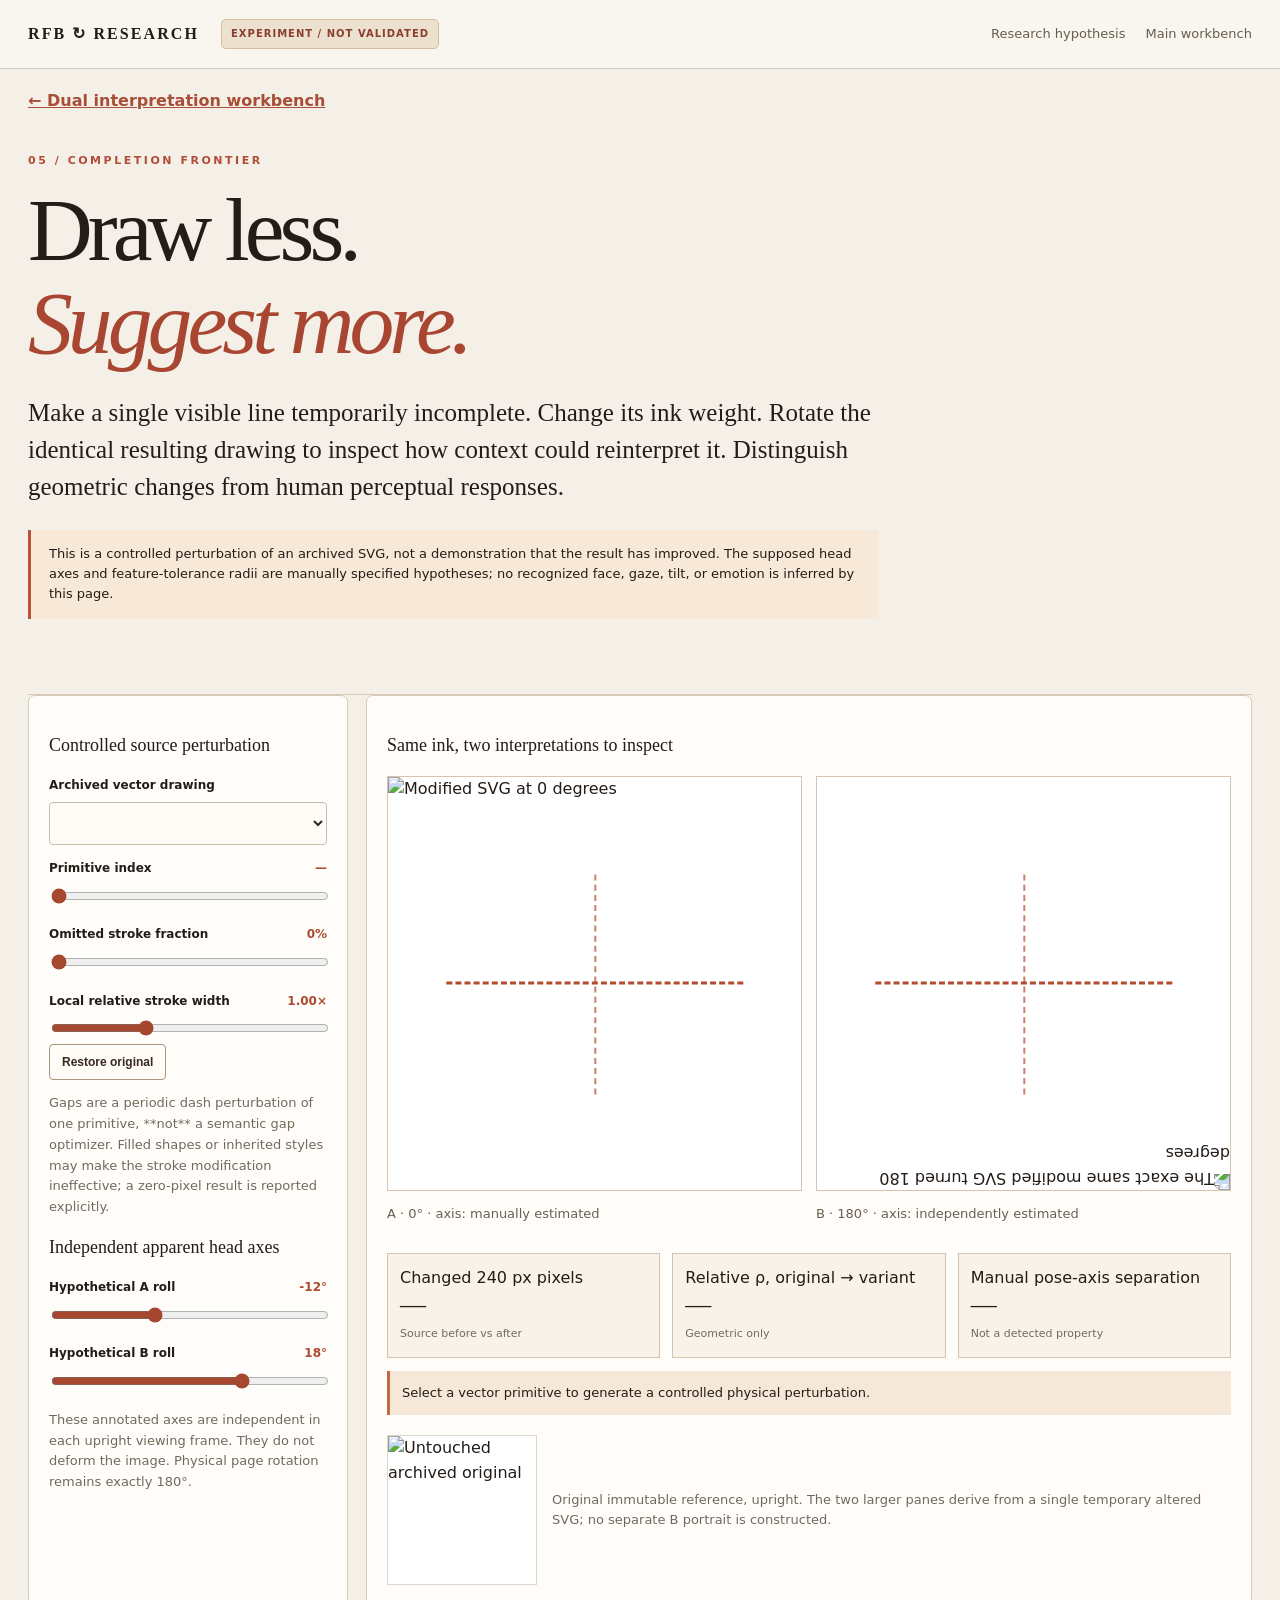
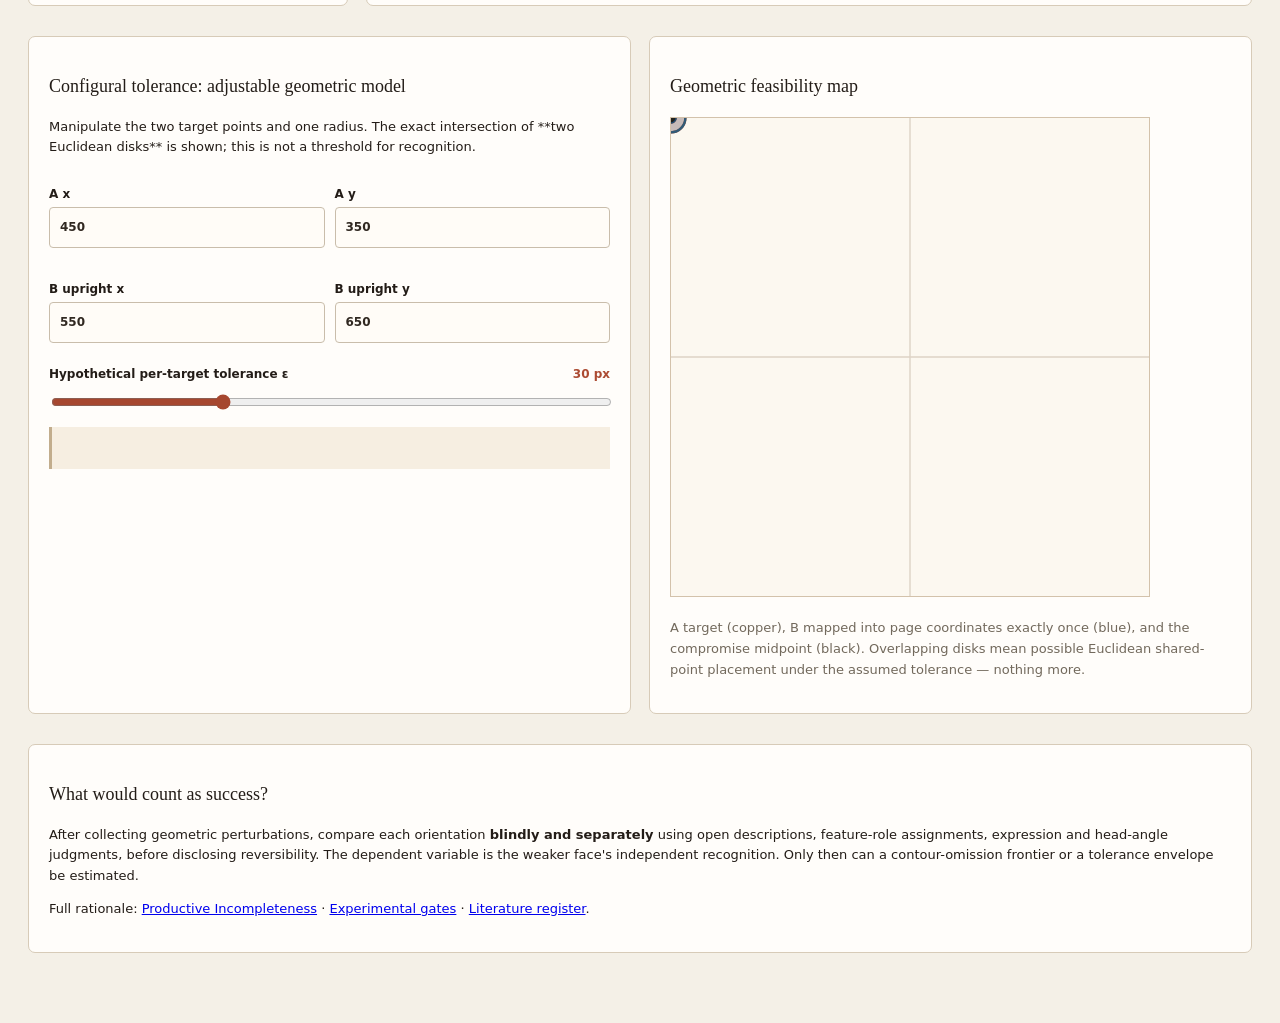
==== lab/completion.html @ e2982468 "feat(lab): introduce geometry-only gap, pose and tolerance research explorer" ====
<!doctype html>
<html lang="en">
<head>
<meta charset="utf-8"><meta name="viewport" content="width=device-width,initial-scale=1">
<title>Productive incompleteness · RFB Lab</title>
<link rel="stylesheet" href="style.css">
<style>
.studio-grid{display:grid;grid-template-columns:minmax(260px,320px) minmax(0,1fr);gap:18px}
.preview-grid{display:grid;grid-template-columns:1fr 1fr;gap:14px}
.canvas-frame{position:relative;border:1px solid #d4c4b1;background:#fff;aspect-ratio:1;overflow:hidden}
.canvas-frame img{display:block;width:100%;height:100%;object-fit:contain}
.canvas-frame.turn img{transform:rotate(180deg)}
.pose-axis{position:absolute;top:50%;left:50%;width:72%;border-top:3px dashed #b3492d;transform-origin:center;transform:translate(-50%,-50%);pointer-events:none}
.pose-axis:before{content:'';position:absolute;left:50%;top:-110px;height:220px;border-left:2px dashed #b3492d;opacity:.7}
.canvas-cap{font-size:12px;color:#6c5e51}
input[type=number]{margin-top:4px}
.breakdown{display:grid;grid-template-columns:repeat(3,1fr);gap:12px;margin-top:16px}
.breakdown > div{border:1px solid #d3c3b1;padding:12px;background:#f8f2e9}
.breakdown strong{font:26px Georgia,serif;display:block}
.compare-box{margin-top:20px;display:grid;grid-template-columns:150px 1fr;gap:15px;align-items:center}
.compare-box img{width:150px;aspect-ratio:1;border:1px solid #ddd6cb;background:white}
#feasible-map{width:100%;max-width:480px;background:#fff;border:1px solid #d3c2ab;aspect-ratio:1}
.status{font-size:13px;padding:12px;border-left:3px solid #c46a43;background:#f5e8d8}
.link-back{display:inline-block;margin:20px 0;color:#a84d36;font-weight:700}
@media(max-width:900px){.studio-grid,.preview-grid{grid-template-columns:1fr}.breakdown{grid-template-columns:1fr 1fr}.compare-box{grid-template-columns:115px 1fr}.compare-box img{width:115px}}
</style>
</head>
<body>
<header class="mast"><div class="wrap mastrow"><a class="wordmark" href="index.html">RFB ↻ RESEARCH</a><span class="chip">EXPERIMENT / NOT VALIDATED</span><nav><a href="AMBIGUITY.md">Research hypothesis</a><a href="index.html">Main workbench</a></nav></div></header>
<main class="wrap">
<a class="link-back" href="index.html">← Dual interpretation workbench</a>
<section class="intro" style="padding-top:18px">
<p class="eyebrow">05 / COMPLETION FRONTIER</p>
<h1>Draw less.<br><em>Suggest more.</em></h1>
<p class="lede">Make a single visible line temporarily incomplete. Change its ink weight. Rotate the identical resulting drawing to inspect how context could reinterpret it. Distinguish geometric changes from human perceptual responses.</p>
<p class="warning">This is a controlled perturbation of an archived SVG, not a demonstration that the result has improved. The supposed head axes and feature-tolerance radii are manually specified hypotheses; no recognized face, gaze, tilt, or emotion is inferred by this page.</p>
</section>
<section class="studio-grid">
<aside class="panel">
<h3>Controlled source perturbation</h3>
<label for="art">Archived vector drawing</label><select id="art"></select>
<label for="primitive">Primitive index <output id="primitive-label">—</output></label><input id="primitive" type="range" min="0" max="0">
<label for="gaps">Omitted stroke fraction <output id="gaps-label">0%</output></label><input id="gaps" type="range" min="0" max="75" value="0" step="5">
<label for="weight">Local relative stroke width <output id="weight-label">1.00×</output></label><input id="weight" type="range" min="40" max="220" value="100" step="5">
<button id="baseline" type="button">Restore original</button>
<p class="minor">Gaps are a periodic dash perturbation of one primitive, **not** a semantic gap optimizer. Filled shapes or inherited styles may make the stroke modification ineffective; a zero-pixel result is reported explicitly.</p>
<h3>Independent apparent head axes</h3>
<label for="poseA">Hypothetical A roll <output id="poseA-label">-12°</output></label><input id="poseA" type="range" min="-45" max="45" value="-12">
<label for="poseB">Hypothetical B roll <output id="poseB-label">18°</output></label><input id="poseB" type="range" min="-45" max="45" value="18">
<p class="minor">These annotated axes are independent in each upright viewing frame. They do not deform the image. Physical page rotation remains exactly 180°.</p>
</aside>
<div class="panel">
<h3>Same ink, two interpretations to inspect</h3>
<div class="preview-grid">
<div><div class="canvas-frame"><img id="view-a" alt="Modified SVG at 0 degrees"><div id="axis-a" class="pose-axis"></div></div><p class="canvas-cap">A · 0° · axis: manually estimated</p></div>
<div><div class="canvas-frame turn"><img id="view-b" alt="The exact same modified SVG turned 180 degrees"><div id="axis-b" class="pose-axis"></div></div><p class="canvas-cap">B · 180° · axis: independently estimated</p></div>
</div>
<div class="breakdown">
<div><span>Changed 240 px pixels</span><strong id="changed">—</strong><small>Source before vs after</small></div>
<div><span>Relative ρ, original → variant</span><strong id="rho-change">—</strong><small>Geometric only</small></div>
<div><span>Manual pose-axis separation</span><strong id="tilt-delta">—</strong><small>Not a detected property</small></div>
</div>
<p class="status" id="diagnosis">Select a vector primitive to generate a controlled physical perturbation.</p>
<div class="compare-box"><img id="reference" alt="Untouched archived original"><p class="minor">Original immutable reference, upright. The two larger panes derive from a single temporary altered SVG; no separate B portrait is constructed.</p></div>
</div>
</section>
<section class="two" style="margin-top:30px">
<div class="panel">
<h3>Configural tolerance: adjustable geometric model</h3>
<p>Manipulate the two target points and one radius. The exact intersection of **two Euclidean disks** is shown; this is not a threshold for recognition.</p>
<div class="twocol">
<label>A x<input id="ax" type="number" min="0" max="1000" value="450"></label>
<label>A y<input id="ay" type="number" min="0" max="1000" value="350"></label>
<label>B upright x<input id="bx" type="number" min="0" max="1000" value="550"></label>
<label>B upright y<input id="by" type="number" min="0" max="1000" value="650"></label>
</div>
<label for="eps">Hypothetical per-target tolerance ε <output id="eps-label">30 px</output></label><input id="eps" type="range" min="0" max="100" value="30">
<div id="feasible-text" class="small-output"></div>
</div>
<div class="panel">
<h3>Geometric feasibility map</h3>
<svg id="feasible-map" viewBox="0 0 1000 1000" role="img" aria-label="Two spatial tolerance disks and the shared-point midpoint">
<rect x="0" y="0" width="1000" height="1000" fill="#fcf8f0"/>
<path d="M500 0V1000 M0 500H1000" fill="none" stroke="#ded4c6" stroke-width="3"/>
<circle id="disk-a" r="30" fill="#b14830" fill-opacity=".20" stroke="#a3442c" stroke-width="5"/>
<circle id="disk-b" r="30" fill="#315b77" fill-opacity=".20" stroke="#315b77" stroke-width="5"/>
<circle id="point-a" r="12" fill="#9b3d24"/><circle id="point-b" r="12" fill="#214f74"/>
<line id="connector" stroke="#555" stroke-width="4" stroke-dasharray="10 7"/>
<circle id="midpoint" r="9" fill="#23221c"/>
</svg>
<p class="minor">A target (copper), B mapped into page coordinates exactly once (blue), and the compromise midpoint (black). Overlapping disks mean possible Euclidean shared-point placement under the assumed tolerance — nothing more.</p>
</div>
</section>
<section class="panel" style="margin:30px 0 70px">
<h3>What would count as success?</h3>
<p>After collecting geometric perturbations, compare each orientation <strong>blindly and separately</strong> using open descriptions, feature-role assignments, expression and head-angle judgments, before disclosing reversibility. The dependent variable is the weaker face's independent recognition. Only then can a contour-omission frontier or a tolerance envelope be estimated.</p>
<p>Full rationale: <a href="AMBIGUITY.md">Productive Incompleteness</a> · <a href="EXPERIMENTS.md">Experimental gates</a> · <a href="RESEARCH.md">Literature register</a>.</p>
</section>
</main>
<script src="../site/data/manifest.js"></script><script src="../site/data/art.js"></script>
<script src="math.js"></script><script src="completion-core.js"></script><script src="completion.js"></script>
</body>
</html>
---- lab/style.css ----
*{box-sizing:border-box}html{scroll-behavior:smooth}body{margin:0;background:#f4f0e7;color:#231c17;font-family:system-ui,-apple-system,'Segoe UI',sans-serif;line-height:1.55}.wrap{max-width:1280px;margin:auto;padding:0 28px}.skip{position:absolute;top:-100px;background:#fff;padding:12px;z-index:10}.skip:focus{top:0}.mast{border-bottom:1px solid #d3ccc1;background:#f9f6ef}.mastrow{display:flex;align-items:center;gap:22px;min-height:68px}.wordmark{font-family:Georgia,serif;font-size:16px;font-weight:800;letter-spacing:.13em;text-decoration:none;color:inherit;white-space:nowrap}.square{font-size:23px;vertical-align:middle;color:#ad452e}.chip{background:#ece1ce;color:#8b3e30;border:1px solid #d8bc99;border-radius:5px;font-size:10px;padding:6px 9px;letter-spacing:.1em;font-weight:700}.mast nav{margin-left:auto;display:flex;gap:20px}.mast a,.footer a{color:#231c17}.mast nav a{color:#675d50;text-decoration:none;font-size:13px}.mast nav a:hover,a:hover{color:#b94b33}.intro{padding-top:68px;padding-bottom:62px;border-bottom:1px solid #d5ccbe}.eyebrow{font-size:11px;color:#b14c36;letter-spacing:.23em;font-weight:750;text-transform:uppercase;margin:0 0 14px}.intro h1{font-family:Georgia,'Times New Roman',serif;font-size:clamp(45px,7vw,92px);letter-spacing:-.055em;font-weight:500;line-height:1.04;margin:0 0 24px}.intro h1 em{color:#a94632}.lede{font-family:Georgia,serif;font-size:clamp(19px,2.3vw,25px);max-width:850px;line-height:1.48}.warning{font-size:13px;background:#f8e8d8;border-left:3px solid #bb5239;padding:14px 18px;max-width:850px}.section-head{display:flex;align-items:end;justify-content:space-between;border-bottom:1px solid #bdb2a2;padding-bottom:14px;margin:62px 0 26px;gap:10px}.section-head h2{font-size:clamp(26px,3vw,39px);line-height:1.1;margin:0;font-family:Georgia,serif;font-weight:500}.section-side{font-size:12px;color:#887d6b}.lab-grid{display:grid;grid-template-columns:255px minmax(320px,1.4fr) minmax(215px,1fr);gap:18px}.controls,.artboard,.secondview,.panel{border:1px solid #d7cbb8;background:#fffdfa;border-radius:7px;padding:20px;min-width:0}.artboard{display:flex;flex-direction:column;align-items:center}.art-frame{position:relative;width:100%;max-width:510px;aspect-ratio:1;background:#fbf9f5;overflow:hidden;border:1px solid #ded6c9;display:grid;place-items:center}.art-frame img{display:block;max-width:100%;width:100%;height:100%;object-fit:contain;transition:transform .16s ease;transform-origin:center center}#landmarks{position:absolute;inset:0;width:100%;height:100%;pointer-events:none;mix-blend-mode:multiply} .centre-cross{position:absolute;top:50%;left:50%;transform:translate(-50%,-50%);font:bold 30px Georgia;color:#b14632;opacity:.8;pointer-events:none}.art-caption{font-size:12px;color:#73695c;max-width:490px;margin:12px 0 0}.secondview h3{font-family:Georgia,serif;font-weight:500;margin:0 0 15px}.side-art{aspect-ratio:1;background:#f8f6f1;display:grid;place-items:center;overflow:hidden;border:1px solid #e3dcd1}.side-art img{width:100%;height:100%;object-fit:contain;transform:rotate(180deg)}.minor{font-size:12px;color:#72695c;line-height:1.6}h3{font-size:18px;margin:16px 0;font-weight:600}small{font-size:11px;color:#75695d;font-weight:400}label{display:block;font-weight:650;font-size:12px;margin-top:14px;margin-bottom:8px}output{float:right;color:#ac4b32;font-variant-numeric:tabular-nums}select,input[type=number],textarea{width:100%;min-width:0;border:1px solid #c9bdab;border-radius:4px;background:#fffcf7;color:#302821;padding:10px;font:inherit}textarea{resize:vertical;font-size:14px}input[type=range]{width:100%;accent-color:#a6472f}button{border:1px solid #aa967f;background:#fffbf6;padding:10px 12px;border-radius:4px;cursor:pointer;color:#38291f;font-weight:600;font-size:12px}button:hover,button:focus-visible{background:#f3e1d2;outline-offset:3px}.twocol{display:grid;grid-template-columns:1fr 1fr;gap:10px}.check{font-size:13px;font-weight:400;margin:13px 0}.check input{accent-color:#a6472f;margin-right:7px}.metric-grid{display:grid;grid-template-columns:repeat(4,1fr);gap:12px}.metric-grid article{border:1px solid #dacdbc;background:#fffdfa;padding:17px;display:flex;flex-direction:column;gap:8px}.metric-grid span{font-size:12px;color:#675b4c}.metric-grid strong{font:40px Georgia,serif;letter-spacing:-.04em}.metric-grid small{font-size:11px}.experiment-grid{display:grid;grid-template-columns:repeat(3,1fr);gap:18px;margin-top:18px}.experiment-grid canvas{width:min(100%,300px);aspect-ratio:1;display:block;margin:16px auto;border:1px solid #ddd4ca;background:#fff} .sector-grid{display:grid;grid-template-columns:repeat(3,1fr);width:min(100%,285px);aspect-ratio:1;margin:22px auto;border:1px solid #c7b9a7}.sector{display:grid;place-items:center;font-size:14px;font-variant-numeric:tabular-nums;border:1px solid #fff9ee;color:#4e3725}.small-preview{width:100%;max-width:240px;aspect-ratio:1;display:grid;place-items:center;background:#faf6ed;border:1px solid #ded3c3;margin:10px auto}.small-preview img{height:100%;width:100%;object-fit:contain}.small-output{font-size:12px;color:#4c3828;border-left:3px solid #c2ad8d;background:#f6eee1;padding:12px;margin:10px 0;min-height:42px;white-space:pre-wrap}.two{display:grid;grid-template-columns:1fr 1fr;gap:18px}.panel h3{font-family:Georgia,serif;font-weight:500}.panel p{font-size:13px}.panel table{border-collapse:collapse;width:100%;font-size:12px}.panel th{text-align:left;color:#775e4e;font-size:11px;border-bottom:1px solid #d7cbb8}.panel td{border-bottom:1px solid #eee8df;padding:8px 4px}.cards{display:grid;grid-template-columns:repeat(4,1fr);gap:12px;margin-top:18px}.cards article{padding:17px;background:#eae2d4;border-top:3px solid #b96547;min-height:175px}.cards article h3{margin:0;font-size:16px}.cards article p{font-size:13px}.cards article span{font-size:10px;color:#8f4a36;font-weight:bold;letter-spacing:.08em}.synthesis{padding-bottom:60px}footer{border-top:1px solid #cfc3b2;padding-top:22px;padding-bottom:60px;font-size:12px;color:#776959}footer a{color:inherit}@media(max-width:1110px){.lab-grid{grid-template-columns:250px minmax(200px,1fr)}.secondview{grid-column:2}.experiment-grid{grid-template-columns:1fr 1fr}.cards{grid-template-columns:repeat(2,1fr)}}@media(max-width:720px){.wrap{padding:0 14px}.mastrow{flex-wrap:wrap;padding-block:12px}.mast nav{width:100%;margin:0;justify-content:space-between;gap:8px}.lab-grid,.experiment-grid,.two{grid-template-columns:1fr}.secondview{grid-column:auto}.metric-grid{grid-template-columns:1fr 1fr}.cards{grid-template-columns:1fr}.section-side{display:none}.intro{padding-top:42px}.intro h1{font-size:48px}.art-frame{max-width:520px}}@media(prefers-reduced-motion:reduce){html{scroll-behavior:auto}.art-frame img{transition:none}}
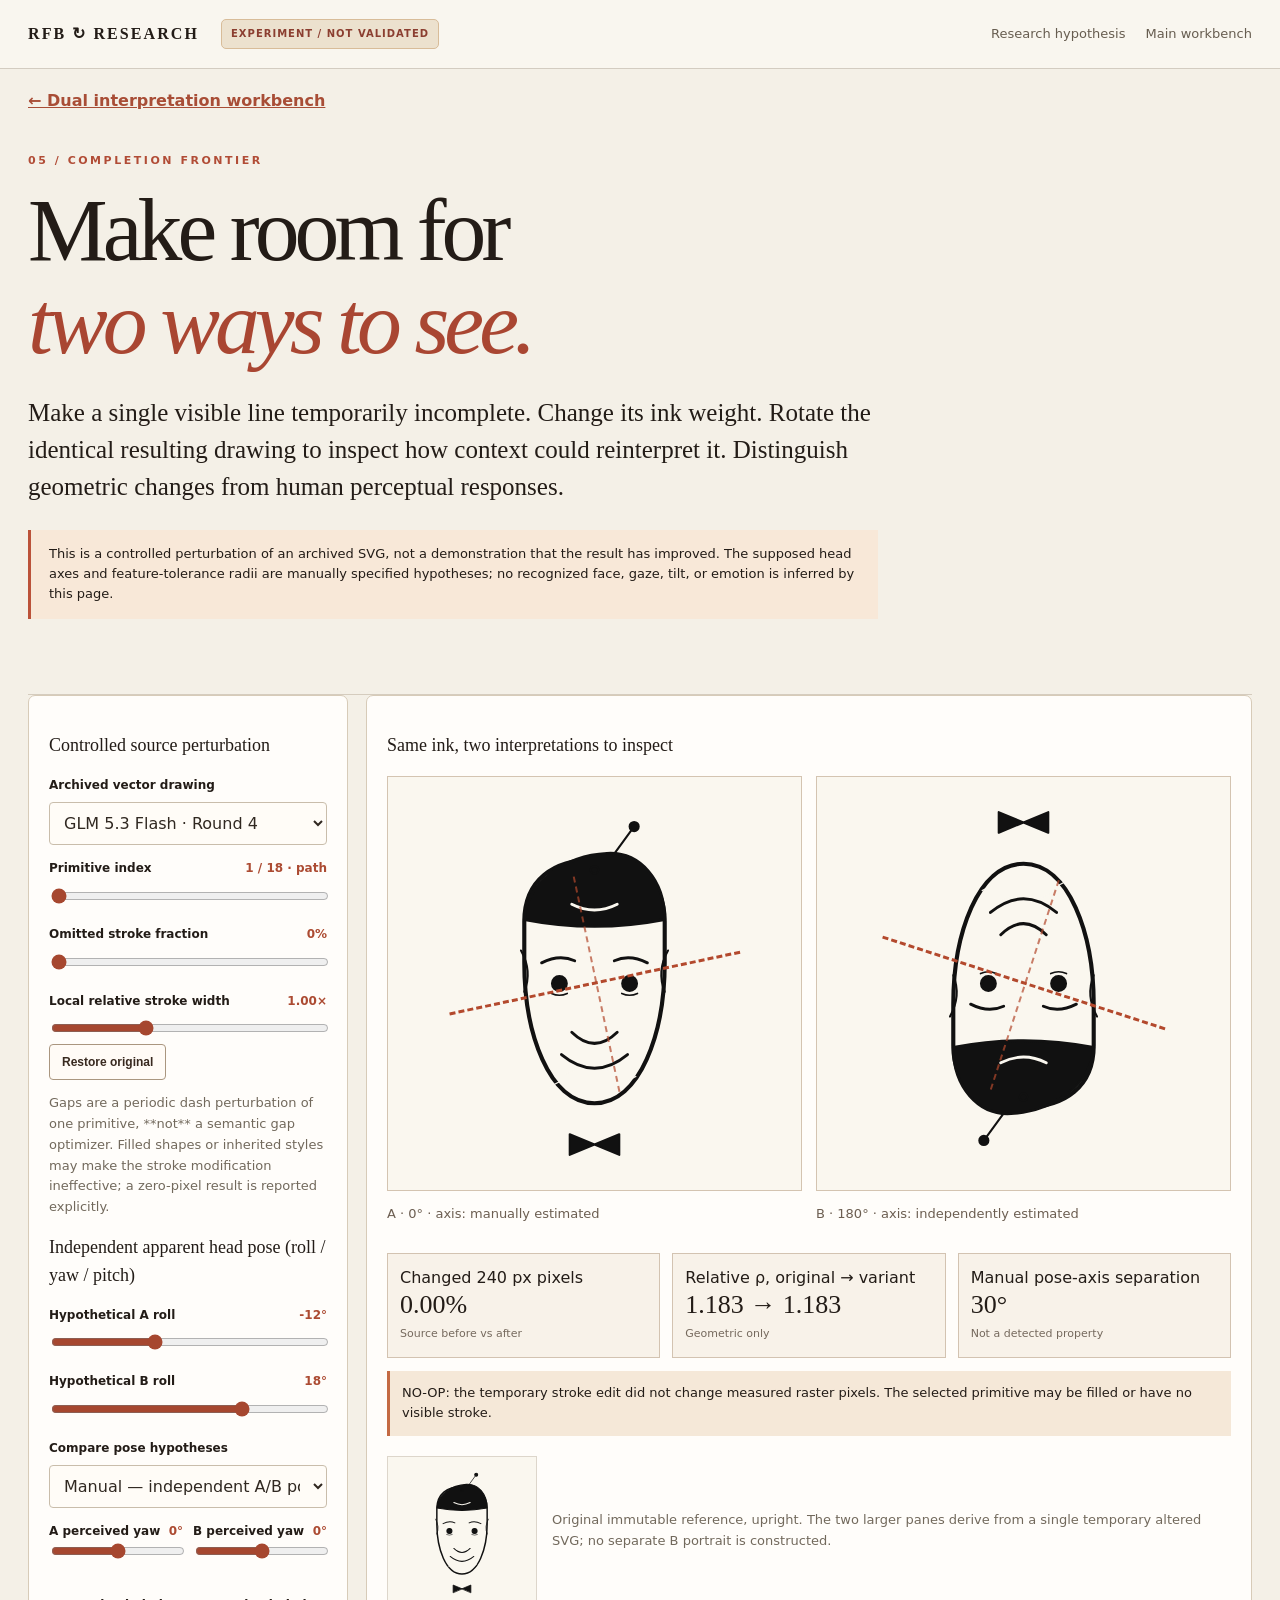
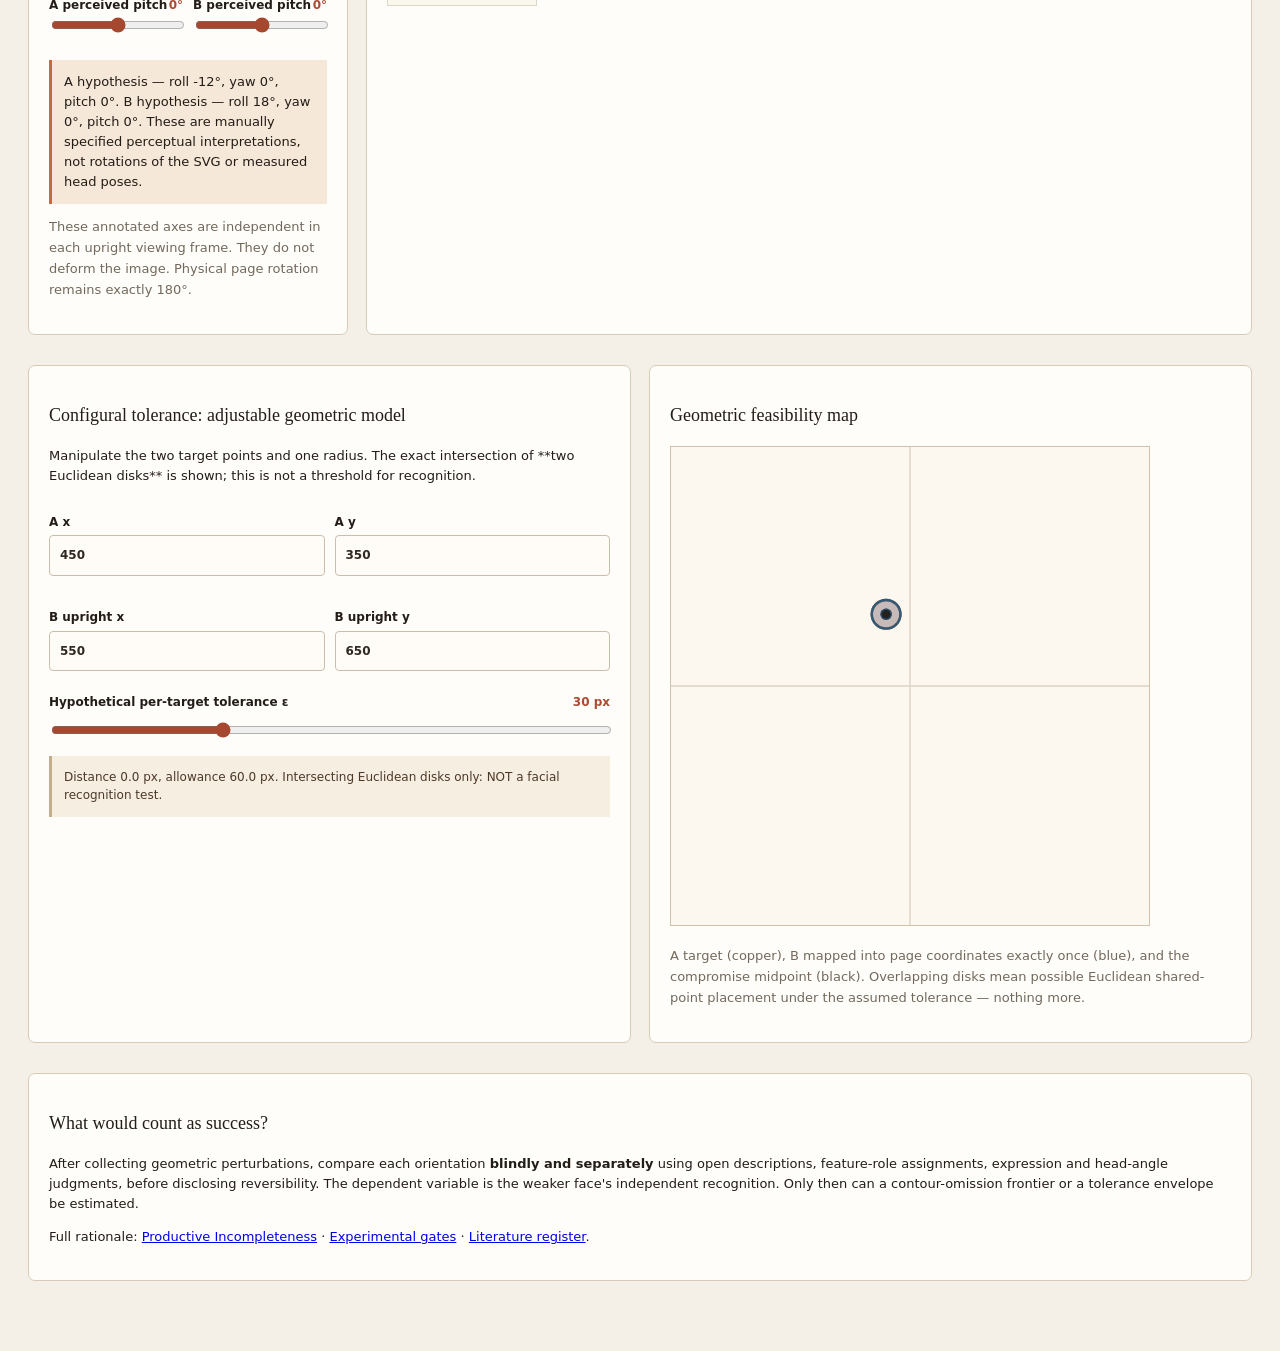
==== commit 82e2ae6e: "research(lab): retain competing face-pose hypotheses and add completion, yaw/pitch/roll explorations" ====
--- a/lab/completion.html
+++ b/lab/completion.html
@@ -31,7 +31,7 @@
 <a class="link-back" href="index.html">← Dual interpretation workbench</a>
 <section class="intro" style="padding-top:18px">
 <p class="eyebrow">05 / COMPLETION FRONTIER</p>
-<h1>Draw less.<br><em>Suggest more.</em></h1>
+<h1>Make room for<br><em>two ways to see.</em></h1>
 <p class="lede">Make a single visible line temporarily incomplete. Change its ink weight. Rotate the identical resulting drawing to inspect how context could reinterpret it. Distinguish geometric changes from human perceptual responses.</p>
 <p class="warning">This is a controlled perturbation of an archived SVG, not a demonstration that the result has improved. The supposed head axes and feature-tolerance radii are manually specified hypotheses; no recognized face, gaze, tilt, or emotion is inferred by this page.</p>
 </section>
@@ -44,9 +44,23 @@
 <label for="weight">Local relative stroke width <output id="weight-label">1.00×</output></label><input id="weight" type="range" min="40" max="220" value="100" step="5">
 <button id="baseline" type="button">Restore original</button>
 <p class="minor">Gaps are a periodic dash perturbation of one primitive, **not** a semantic gap optimizer. Filled shapes or inherited styles may make the stroke modification ineffective; a zero-pixel result is reported explicitly.</p>
-<h3>Independent apparent head axes</h3>
+<h3>Independent apparent head pose (roll / yaw / pitch)</h3>
 <label for="poseA">Hypothetical A roll <output id="poseA-label">-12°</output></label><input id="poseA" type="range" min="-45" max="45" value="-12">
 <label for="poseB">Hypothetical B roll <output id="poseB-label">18°</output></label><input id="poseB" type="range" min="-45" max="45" value="18">
+<label for="pose-preset">Compare pose hypotheses</label>
+<select id="pose-preset">
+<option value="manual">Manual — independent A/B pose</option>
+<option value="down-side">A looking downward / B looking sideways</option>
+<option value="mixed">A three-quarter up / B three-quarter down</option>
+<option value="frontal">Frontal / frontal control</option>
+</select>
+<div class="twocol">
+<label for="yawA">A perceived yaw <output id="yawA-label">0°</output><input id="yawA" type="range" min="-80" max="80" value="0"></label>
+<label for="yawB">B perceived yaw <output id="yawB-label">0°</output><input id="yawB" type="range" min="-80" max="80" value="0"></label>
+<label for="pitchA">A perceived pitch <output id="pitchA-label">0°</output><input id="pitchA" type="range" min="-60" max="60" value="0"></label>
+<label for="pitchB">B perceived pitch <output id="pitchB-label">0°</output><input id="pitchB" type="range" min="-60" max="60" value="0"></label>
+</div>
+<p id="pose-summary" class="status" aria-live="polite">Pose annotations are manual perceptual hypotheses.</p>
 <p class="minor">These annotated axes are independent in each upright viewing frame. They do not deform the image. Physical page rotation remains exactly 180°.</p>
 </aside>
 <div class="panel">
